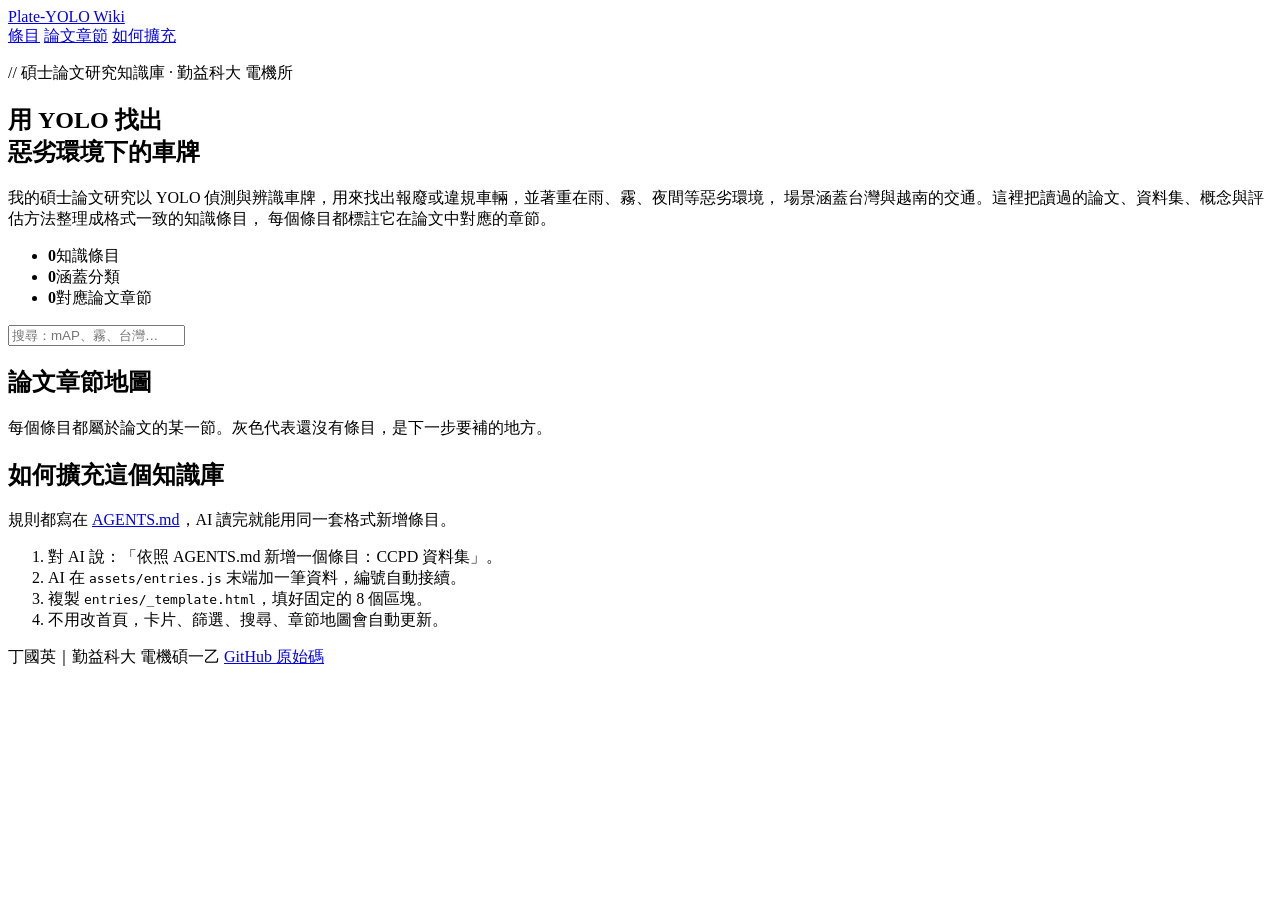
==== index.html @ 36fc64b0 "Add files via upload" ====
<!doctype html>
<html lang="zh-Hant">
<head>
  <meta charset="utf-8">
  <meta name="viewport" content="width=device-width, initial-scale=1">
  <title>YOLO 車牌辨識知識庫｜Plate-YOLO Wiki</title>
  <meta name="description" content="碩士論文研究知識庫：以 YOLO 進行惡劣環境下之車牌辨識（台灣／越南交通）。">
  <link rel="preconnect" href="https://fonts.googleapis.com">
  <link rel="preconnect" href="https://fonts.gstatic.com" crossorigin>
  <link href="https://fonts.googleapis.com/css2?family=JetBrains+Mono:wght@400;600;700&family=Noto+Sans+TC:wght@400;500;700;900&display=swap" rel="stylesheet">
  <link rel="stylesheet" href="assets/style.css">
</head>
<body>
  <header class="topbar">
    <div class="wrap">
      <a class="brand" href="index.html"><span class="brand-mark"></span>Plate-YOLO Wiki</a>
      <nav>
        <a href="#entries">條目</a>
        <a href="#chapters">論文章節</a>
        <a class="hide-sm" href="#howto">如何擴充</a>
      </nav>
    </div>
  </header>

  <main class="wrap">
    <section class="hero">
      <p class="kicker">// 碩士論文研究知識庫 · 勤益科大 電機所</p>
      <h1>用 YOLO 找出<br>惡劣環境下的<span class="boxed">車牌</span></h1>
      <p class="lead">
        我的碩士論文研究以 YOLO 偵測與辨識車牌，用來找出報廢或違規車輛，並著重在雨、霧、夜間等惡劣環境，
        場景涵蓋台灣與越南的交通。這裡把讀過的論文、資料集、概念與評估方法整理成格式一致的知識條目，
        每個條目都標註它在論文中對應的章節。
      </p>
      <ul class="stats">
        <li><b id="stat-entries">0</b><span>知識條目</span></li>
        <li><b id="stat-cats">0</b><span>涵蓋分類</span></li>
        <li><b id="stat-chapters">0</b><span>對應論文章節</span></li>
      </ul>
    </section>

    <section id="entries" aria-label="知識條目">
      <div class="toolbar">
        <div class="chips" id="chips" role="group" aria-label="分類篩選"></div>
        <input class="search" id="search" type="search" placeholder="搜尋：mAP、霧、台灣…" aria-label="搜尋條目">
      </div>
      <p class="count" id="count"></p>
      <div class="grid" id="grid"></div>
      <p class="empty" id="empty" hidden>找不到符合的條目，換個關鍵字試試。</p>
    </section>

    <section id="chapters">
      <h2 class="section-title">論文章節地圖</h2>
      <p class="section-sub">每個條目都屬於論文的某一節。灰色代表還沒有條目，是下一步要補的地方。</p>
      <ul class="chapter-map" id="chapter-map"></ul>
    </section>

    <section id="howto">
      <h2 class="section-title">如何擴充這個知識庫</h2>
      <p class="section-sub">規則都寫在 <a href="https://github.com/anh0997/plate-yolo-wiki/blob/main/AGENTS.md">AGENTS.md</a>，AI 讀完就能用同一套格式新增條目。</p>
      <ol class="howto">
        <li>對 AI 說：「依照 AGENTS.md 新增一個條目：CCPD 資料集」。</li>
        <li>AI 在 <code>assets/entries.js</code> 末端加一筆資料，編號自動接續。</li>
        <li>複製 <code>entries/_template.html</code>，填好固定的 8 個區塊。</li>
        <li>不用改首頁，卡片、篩選、搜尋、章節地圖會自動更新。</li>
      </ol>
    </section>
  </main>

  <footer class="site">
    <div class="wrap">
      <span>丁國英｜勤益科大 電機碩一乙</span>
      <span><a href="https://github.com/anh0997/plate-yolo-wiki">GitHub 原始碼</a></span>
    </div>
  </footer>

  <script src="assets/entries.js"></script>
  <script src="assets/app.js"></script>
</body>
</html>
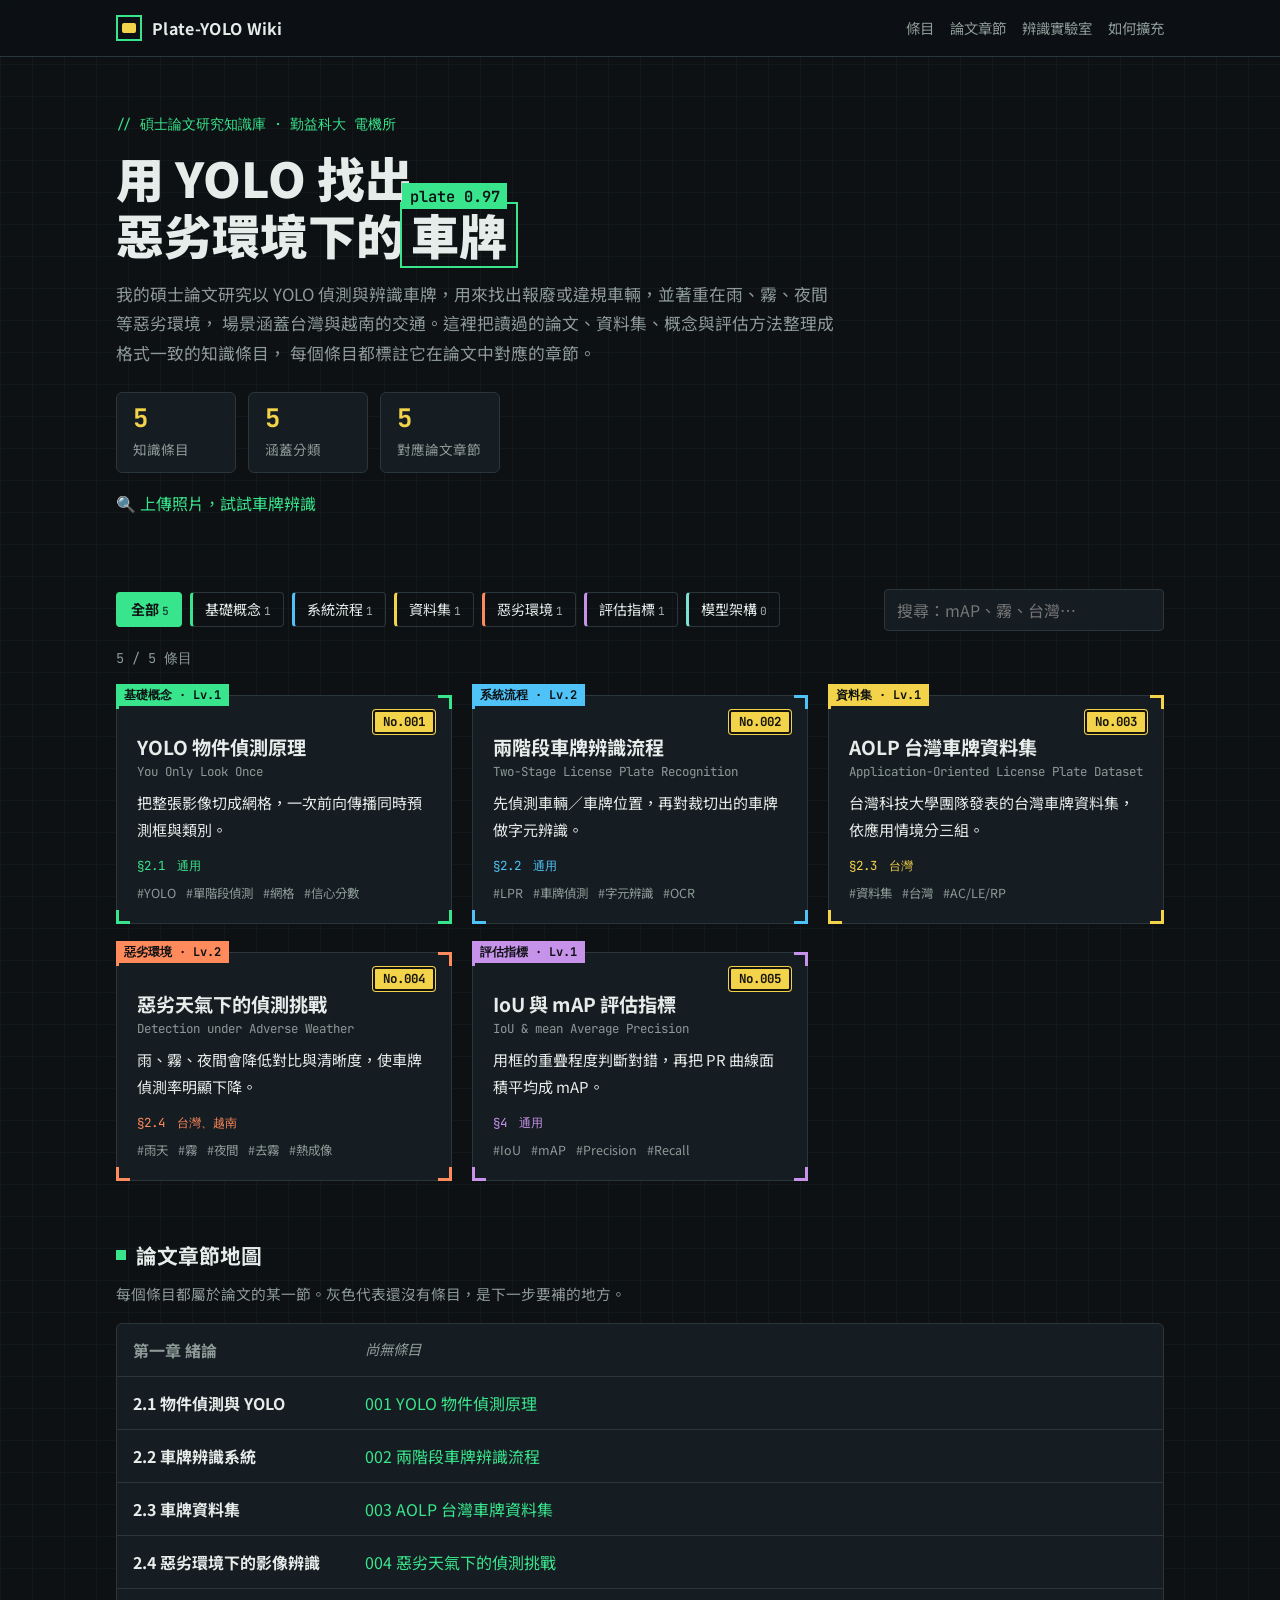
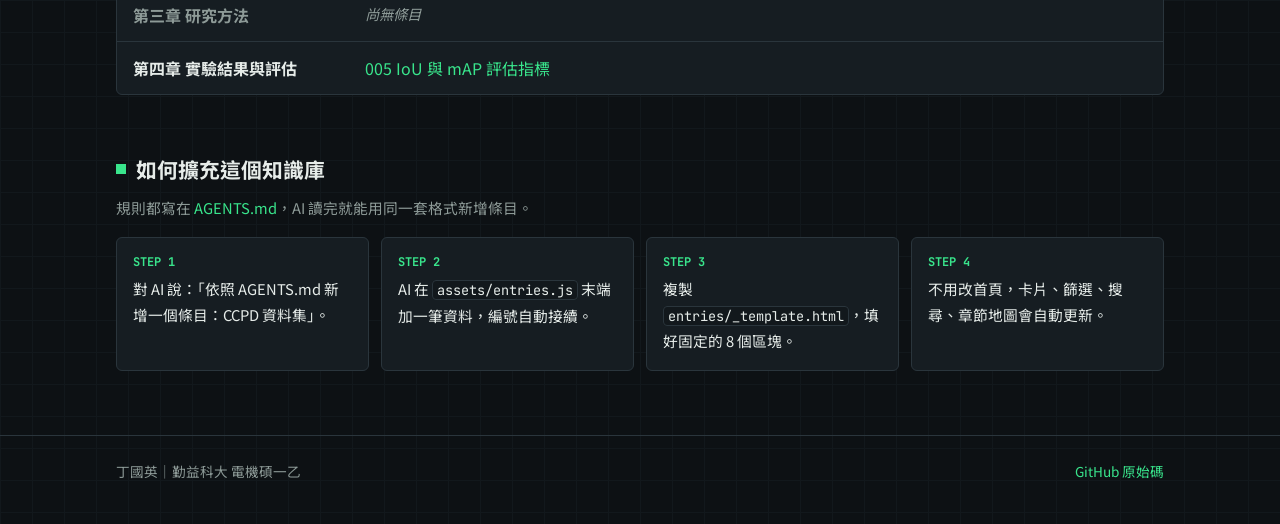
==== commit 0533d90a: "Add files via upload" ====
--- a/index.html
+++ b/index.html
@@ -17,6 +17,7 @@
       <nav>
         <a href="#entries">條目</a>
         <a href="#chapters">論文章節</a>
+        <a href="demo.html">辨識實驗室</a>
         <a class="hide-sm" href="#howto">如何擴充</a>
       </nav>
     </div>
@@ -36,6 +37,7 @@
         <li><b id="stat-cats">0</b><span>涵蓋分類</span></li>
         <li><b id="stat-chapters">0</b><span>對應論文章節</span></li>
       </ul>
+      <p class="hero-cta"><a class="btn" href="demo.html">🔍 上傳照片，試試車牌辨識</a></p>
     </section>
 
     <section id="entries" aria-label="知識條目">
--- a/assets/style.css
+++ b/assets/style.css
@@ -0,0 +1,243 @@
+/* YOLO 車牌辨識知識庫 — 全站唯一樣式表
+ * 顏色只能用 :root 變數（AGENTS.md 第 6 節）
+ */
+:root {
+  --bg: #0d1114;
+  --bg-2: #12181c;
+  --panel: #161d22;
+  --line: #2a353c;
+  --text: #e6ece9;
+  --muted: #8d9a97;
+  --accent: #39e58c;      /* 偵測框綠 */
+  --accent-dim: rgba(57, 229, 140, .14);
+  --plate: #f3d34a;       /* 車牌黃 */
+  --plate-ink: #15140e;
+  --warn: #ff6b5e;
+  --warn-dim: rgba(255, 107, 94, .1);
+
+  --cat-concept: #39e58c;
+  --cat-pipeline: #4fc3f7;
+  --cat-dataset: #f3d34a;
+  --cat-adverse: #ff8a5c;
+  --cat-metric: #c792ea;
+  --cat-arch: #7ee0d2;
+
+  --radius: 6px;
+  --maxw: 1080px;
+  --font: "Noto Sans TC", system-ui, -apple-system, "PingFang TC", "Microsoft JhengHei", sans-serif;
+  --mono: "JetBrains Mono", ui-monospace, Consolas, monospace;
+}
+
+* { box-sizing: border-box; }
+html { -webkit-text-size-adjust: 100%; }
+body {
+  --c: var(--accent);
+  margin: 0;
+  background-color: var(--bg);
+  background-image:
+    linear-gradient(var(--bg-2) 1px, transparent 1px),
+    linear-gradient(90deg, var(--bg-2) 1px, transparent 1px);
+  background-size: 32px 32px;
+  color: var(--text);
+  font-family: var(--font);
+  font-size: 16px;
+  line-height: 1.75;
+  overflow-x: hidden;
+}
+a { color: var(--accent); text-decoration: none; }
+a:hover { text-decoration: underline; }
+code, .mono { font-family: var(--mono); font-size: .92em; }
+code { background: var(--bg-2); border: 1px solid var(--line); border-radius: 4px; padding: 0 .3em; }
+.wrap { max-width: var(--maxw); margin: 0 auto; padding: 0 16px; }
+
+/* 分類色：任何元素加上 cat-* 就取得 --c */
+.cat-concept  { --c: var(--cat-concept); }
+.cat-pipeline { --c: var(--cat-pipeline); }
+.cat-dataset  { --c: var(--cat-dataset); }
+.cat-adverse  { --c: var(--cat-adverse); }
+.cat-metric   { --c: var(--cat-metric); }
+.cat-arch     { --c: var(--cat-arch); }
+
+/* ---------- 頂欄 ---------- */
+.topbar { border-bottom: 1px solid var(--line); background: rgba(13, 17, 20, .9); position: sticky; top: 0; z-index: 10; backdrop-filter: blur(6px); }
+.topbar .wrap { display: flex; align-items: center; justify-content: space-between; gap: 12px; height: 56px; }
+.brand { display: flex; align-items: center; gap: 10px; color: var(--text); font-weight: 700; letter-spacing: .02em; }
+.brand:hover { text-decoration: none; }
+.brand-mark { width: 26px; height: 26px; border: 2px solid var(--accent); position: relative; flex: none; }
+.brand-mark::after { content: ""; position: absolute; inset: 6px 4px; background: var(--plate); border-radius: 2px; }
+.topbar nav { display: flex; gap: 16px; font-size: .9rem; }
+.topbar nav a { color: var(--muted); }
+.topbar nav a:hover { color: var(--text); }
+
+/* ---------- 首頁 Hero ---------- */
+.hero { padding: 56px 0 32px; }
+.hero .kicker { font-family: var(--mono); color: var(--accent); font-size: .85rem; margin: 0 0 12px; }
+.hero h1 { font-size: clamp(1.9rem, 5vw, 3rem); line-height: 1.2; margin: 0 0 16px; font-weight: 900; }
+.hero h1 .boxed { position: relative; padding: 0 .15em; display: inline-block; outline: 2px solid var(--accent); outline-offset: 2px; }
+.hero h1 .boxed::before {
+  content: "plate 0.97"; position: absolute; left: -2px; top: -1.5em;
+  font: 600 .32em/1 var(--mono); background: var(--accent); color: var(--bg); padding: .35em .5em;
+}
+.hero p.lead { color: var(--muted); max-width: 720px; margin: 0 0 24px; font-size: 1.05rem; }
+.stats { display: flex; flex-wrap: wrap; gap: 12px; margin: 0; padding: 0; list-style: none; }
+.stats li { border: 1px solid var(--line); background: var(--panel); border-radius: var(--radius); padding: 10px 16px; min-width: 120px; }
+.stats b { display: block; font: 700 1.6rem/1.2 var(--mono); color: var(--plate); }
+.stats span { color: var(--muted); font-size: .85rem; }
+
+/* ---------- 工具列 ---------- */
+.toolbar { display: flex; flex-wrap: wrap; gap: 12px; align-items: center; justify-content: space-between; margin: 24px 0 16px; }
+.chips { display: flex; flex-wrap: wrap; gap: 8px; }
+.chip {
+  font: inherit; font-size: .88rem; cursor: pointer;
+  background: transparent; color: var(--text);
+  border: 1px solid var(--line); border-left: 3px solid var(--c);
+  padding: 4px 12px; border-radius: 4px;
+}
+.chip:hover { border-color: var(--c); }
+.chip.on { background: var(--c); color: var(--bg); border-color: var(--c); font-weight: 700; }
+.chip-n { font-family: var(--mono); opacity: .7; font-size: .8em; }
+.search {
+  font: inherit; color: var(--text); background: var(--panel);
+  border: 1px solid var(--line); border-radius: 4px; padding: 6px 12px;
+  width: 100%; max-width: 280px;
+}
+.search:focus { outline: 2px solid var(--accent); outline-offset: 1px; }
+.count { font-family: var(--mono); color: var(--muted); font-size: .85rem; margin: 0 0 12px; }
+.empty { color: var(--muted); border: 1px dashed var(--line); padding: 24px; text-align: center; border-radius: var(--radius); }
+
+/* ---------- 卡片（偵測框造型） ---------- */
+.grid { display: grid; grid-template-columns: repeat(auto-fill, minmax(290px, 1fr)); gap: 28px 20px; padding-top: 12px; }
+.card {
+  position: relative; display: block; color: var(--text);
+  background: var(--panel); border: 1px solid var(--line);
+  padding: 30px 20px 18px; border-radius: 2px;
+  transition: border-color .15s, transform .15s;
+}
+.card:hover { text-decoration: none; border-color: var(--c); transform: translateY(-2px); }
+.corner { position: absolute; width: 14px; height: 14px; border: 0 solid var(--c); }
+.corner.tl { top: -1px; left: -1px; border-top-width: 3px; border-left-width: 3px; }
+.corner.tr { top: -1px; right: -1px; border-top-width: 3px; border-right-width: 3px; }
+.corner.bl { bottom: -1px; left: -1px; border-bottom-width: 3px; border-left-width: 3px; }
+.corner.br { bottom: -1px; right: -1px; border-bottom-width: 3px; border-right-width: 3px; }
+.det-label {
+  position: absolute; top: -12px; left: -1px;
+  background: var(--c); color: var(--bg);
+  font: 700 .75rem/1 var(--mono); padding: 5px 8px;
+}
+.plate {
+  position: absolute; top: 14px; right: 16px;
+  background: var(--plate); color: var(--plate-ink);
+  font: 700 .78rem/1 var(--mono); padding: 4px 8px; border-radius: 3px;
+  border: 2px solid var(--plate-ink); box-shadow: 0 0 0 1px var(--plate);
+}
+.card h3 { margin: 8px 0 0; font-size: 1.2rem; line-height: 1.4; padding-right: 72px; }
+.card .en { margin: 0 0 8px; font-family: var(--mono); font-size: .78rem; color: var(--muted); }
+.card .sum { margin: 0 0 12px; font-size: .94rem; }
+.card .meta { display: flex; gap: 12px; margin: 0 0 6px; font-family: var(--mono); font-size: .78rem; color: var(--c); }
+.card .tags { margin: 0; display: flex; flex-wrap: wrap; gap: 4px 10px; font-size: .78rem; color: var(--muted); }
+
+/* ---------- 章節地圖 ---------- */
+.section-title { font-size: 1.3rem; margin: 56px 0 8px; display: flex; align-items: center; gap: 10px; }
+.section-title::before { content: ""; width: 10px; height: 10px; background: var(--accent); }
+.section-sub { color: var(--muted); margin: 0 0 16px; font-size: .92rem; }
+.chapter-map { list-style: none; margin: 0; padding: 0; border: 1px solid var(--line); border-radius: var(--radius); background: var(--panel); }
+.chapter-map li { display: grid; grid-template-columns: 220px 1fr; gap: 12px; padding: 12px 16px; border-top: 1px solid var(--line); }
+.chapter-map li:first-child { border-top: 0; }
+.chapter-map .ch-name { font-weight: 700; }
+.chapter-map .ch-links { display: flex; flex-wrap: wrap; gap: 6px 16px; }
+.chapter-map .todo { color: var(--muted); font-style: italic; font-size: .9rem; }
+.chapter-map li.is-empty .ch-name { color: var(--muted); }
+
+.howto { display: grid; grid-template-columns: repeat(auto-fit, minmax(220px, 1fr)); gap: 12px; counter-reset: step; margin: 0; padding: 0; list-style: none; }
+.howto li { counter-increment: step; background: var(--panel); border: 1px solid var(--line); border-radius: var(--radius); padding: 16px; font-size: .92rem; }
+.howto li::before { content: "STEP " counter(step); display: block; font: 700 .75rem var(--mono); color: var(--accent); margin-bottom: 6px; }
+
+/* ---------- 條目頁 ---------- */
+.entry { max-width: 820px; margin: 0 auto; padding: 32px 16px 64px; }
+.entry-head { border-bottom: 1px solid var(--line); padding-bottom: 24px; margin-bottom: 8px; }
+.crumb { font-size: .85rem; color: var(--muted); margin: 0 0 18px; }
+.crumb [data-fill="category"] { color: var(--c); }
+.entry h1 { font-size: clamp(1.6rem, 4.5vw, 2.3rem); line-height: 1.3; margin: 18px 0 20px; position: relative; padding: 14px 16px 12px; border: 2px solid var(--c); }
+.entry h1 small { display: block; font: 500 .85rem/1.4 var(--mono); color: var(--muted); margin-top: 6px; }
+.entry h1 .badge {
+  position: absolute; top: -13px; left: -2px;
+  background: var(--c); color: var(--bg);
+  font: 700 .75rem/1 var(--mono); padding: 5px 8px;
+}
+.spec { display: grid; grid-template-columns: repeat(3, 1fr); gap: 1px; background: var(--line); border: 1px solid var(--line); border-radius: var(--radius); overflow: hidden; margin: 0; }
+.spec div { background: var(--panel); padding: 10px 14px; }
+.spec dt { font: 600 .72rem var(--mono); color: var(--muted); letter-spacing: .04em; }
+.spec dd { margin: 2px 0 0; font-size: .92rem; }
+
+.entry section { padding-top: 32px; }
+.entry h2 { font-size: 1.25rem; margin: 0 0 12px; display: flex; align-items: baseline; gap: 10px; }
+.sec-no { font: 700 .8rem var(--mono); color: var(--bg); background: var(--c); padding: 2px 6px; }
+.tldr { font-size: 1.12rem; border-left: 4px solid var(--plate); background: var(--panel); padding: 14px 18px; margin: 0; }
+
+.fig { width: 100%; height: auto; display: block; background: var(--panel); border: 1px solid var(--line); border-radius: var(--radius); }
+.fig .node { fill: var(--bg-2); stroke: var(--line); stroke-width: 1.5; }
+.fig .node.hi { stroke: var(--accent); stroke-width: 2; fill: var(--accent-dim); }
+.fig .node-t { fill: var(--text); font: 600 14px var(--font); text-anchor: middle; dominant-baseline: middle; }
+.fig .note-t { fill: var(--muted); font: 12px var(--font); text-anchor: middle; }
+.fig .note-t.l { text-anchor: start; }
+.fig .flow { fill: none; stroke: var(--muted); stroke-width: 1.6; }
+.fig .flow.dash { stroke-dasharray: 5 4; }
+.fig marker path { fill: var(--muted); }
+.fig .bbox { fill: none; stroke: var(--accent); stroke-width: 2.5; }
+.fig .bbox.gt { stroke: var(--plate); stroke-dasharray: 6 4; }
+.fig .bbox.fill { fill: var(--accent-dim); }
+.fig .grid-l { stroke: var(--line); stroke-width: 1; }
+.fig .plate-r { fill: var(--plate); stroke: var(--plate-ink); stroke-width: 2; }
+.fig .plate-t { fill: var(--plate-ink); font: 700 15px var(--mono); text-anchor: middle; dominant-baseline: middle; }
+.fig .car { fill: var(--bg-2); stroke: var(--muted); stroke-width: 1.5; }
+.fig .haze { fill: var(--muted); opacity: .35; }
+.fig .rain { stroke: var(--cat-pipeline); stroke-width: 1.5; opacity: .6; }
+.fig .tag-r { fill: var(--accent); }
+.fig .tag-t { fill: var(--bg); font: 700 11px var(--mono); }
+.fig .ovl { fill: var(--accent); opacity: .35; }
+.caption { color: var(--muted); font-size: .85rem; margin: 8px 0 0; text-align: center; }
+
+.eq { font-family: var(--mono); background: var(--bg-2); border: 1px solid var(--line); border-left: 3px solid var(--c); padding: 12px 16px; margin: 16px 0 4px; overflow-x: auto; white-space: nowrap; font-size: .95rem; }
+.eq-note { color: var(--muted); font-size: .88rem; margin: 0 0 12px; }
+.scroll-x { overflow-x: auto; }
+.kv { width: 100%; border-collapse: collapse; font-size: .92rem; margin: 12px 0; }
+.kv th, .kv td { border: 1px solid var(--line); padding: 8px 12px; text-align: left; vertical-align: top; }
+.kv th { background: var(--bg-2); font-weight: 700; white-space: nowrap; }
+
+.thesis-box { position: relative; border: 2px dashed var(--plate); background: rgba(243, 211, 74, .06); padding: 20px 20px 8px; border-radius: var(--radius); }
+.thesis-box::before { content: "MY THESIS"; position: absolute; top: -11px; left: 14px; background: var(--plate); color: var(--plate-ink); font: 700 .72rem/1 var(--mono); padding: 5px 8px; border-radius: 3px; }
+.thesis-box h3 { font-size: 1rem; margin: 0 0 4px; color: var(--plate); }
+.thesis-box p, .thesis-box ul { margin-top: 0; }
+
+.pitfalls { list-style: none; padding: 0; margin: 0; }
+.pitfalls li { background: var(--warn-dim); border-left: 3px solid var(--warn); padding: 10px 14px; margin-bottom: 8px; }
+.pitfalls li strong { color: var(--warn); }
+
+.related { list-style: none; padding: 0; margin: 0; display: grid; gap: 8px; }
+.related li { border: 1px solid var(--line); background: var(--panel); padding: 10px 14px; border-radius: var(--radius); }
+.related li a { font-weight: 700; }
+.related li span { color: var(--muted); font-size: .9rem; }
+
+.refs { padding-left: 1.4em; font-size: .9rem; color: var(--muted); }
+.refs li { margin-bottom: 6px; }
+.refs li em { color: var(--text); font-style: normal; }
+
+#pager { display: grid; grid-template-columns: 1fr auto 1fr; gap: 12px; margin-top: 56px; padding-top: 24px; border-top: 1px solid var(--line); align-items: center; }
+#pager a { color: var(--text); }
+#pager small { display: block; font-family: var(--mono); color: var(--muted); font-size: .75rem; }
+#pager .next { text-align: right; }
+#pager .home { font: 600 .85rem var(--mono); color: var(--accent); border: 1px solid var(--accent); padding: 6px 12px; border-radius: 4px; }
+
+footer.site { border-top: 1px solid var(--line); color: var(--muted); font-size: .85rem; padding: 24px 0 40px; margin-top: 64px; }
+footer.site .wrap { display: flex; flex-wrap: wrap; justify-content: space-between; gap: 8px; }
+
+@media (max-width: 640px) {
+  .spec { grid-template-columns: repeat(2, 1fr); }
+  .topbar nav a.hide-sm { display: none; }
+  .chapter-map li { grid-template-columns: 1fr; gap: 4px; }
+  .search { max-width: none; }
+  #pager { grid-template-columns: 1fr; }
+  #pager .next { text-align: left; }
+  #pager .home { justify-self: start; }
+  .card h3 { padding-right: 0; margin-top: 28px; }
+}
